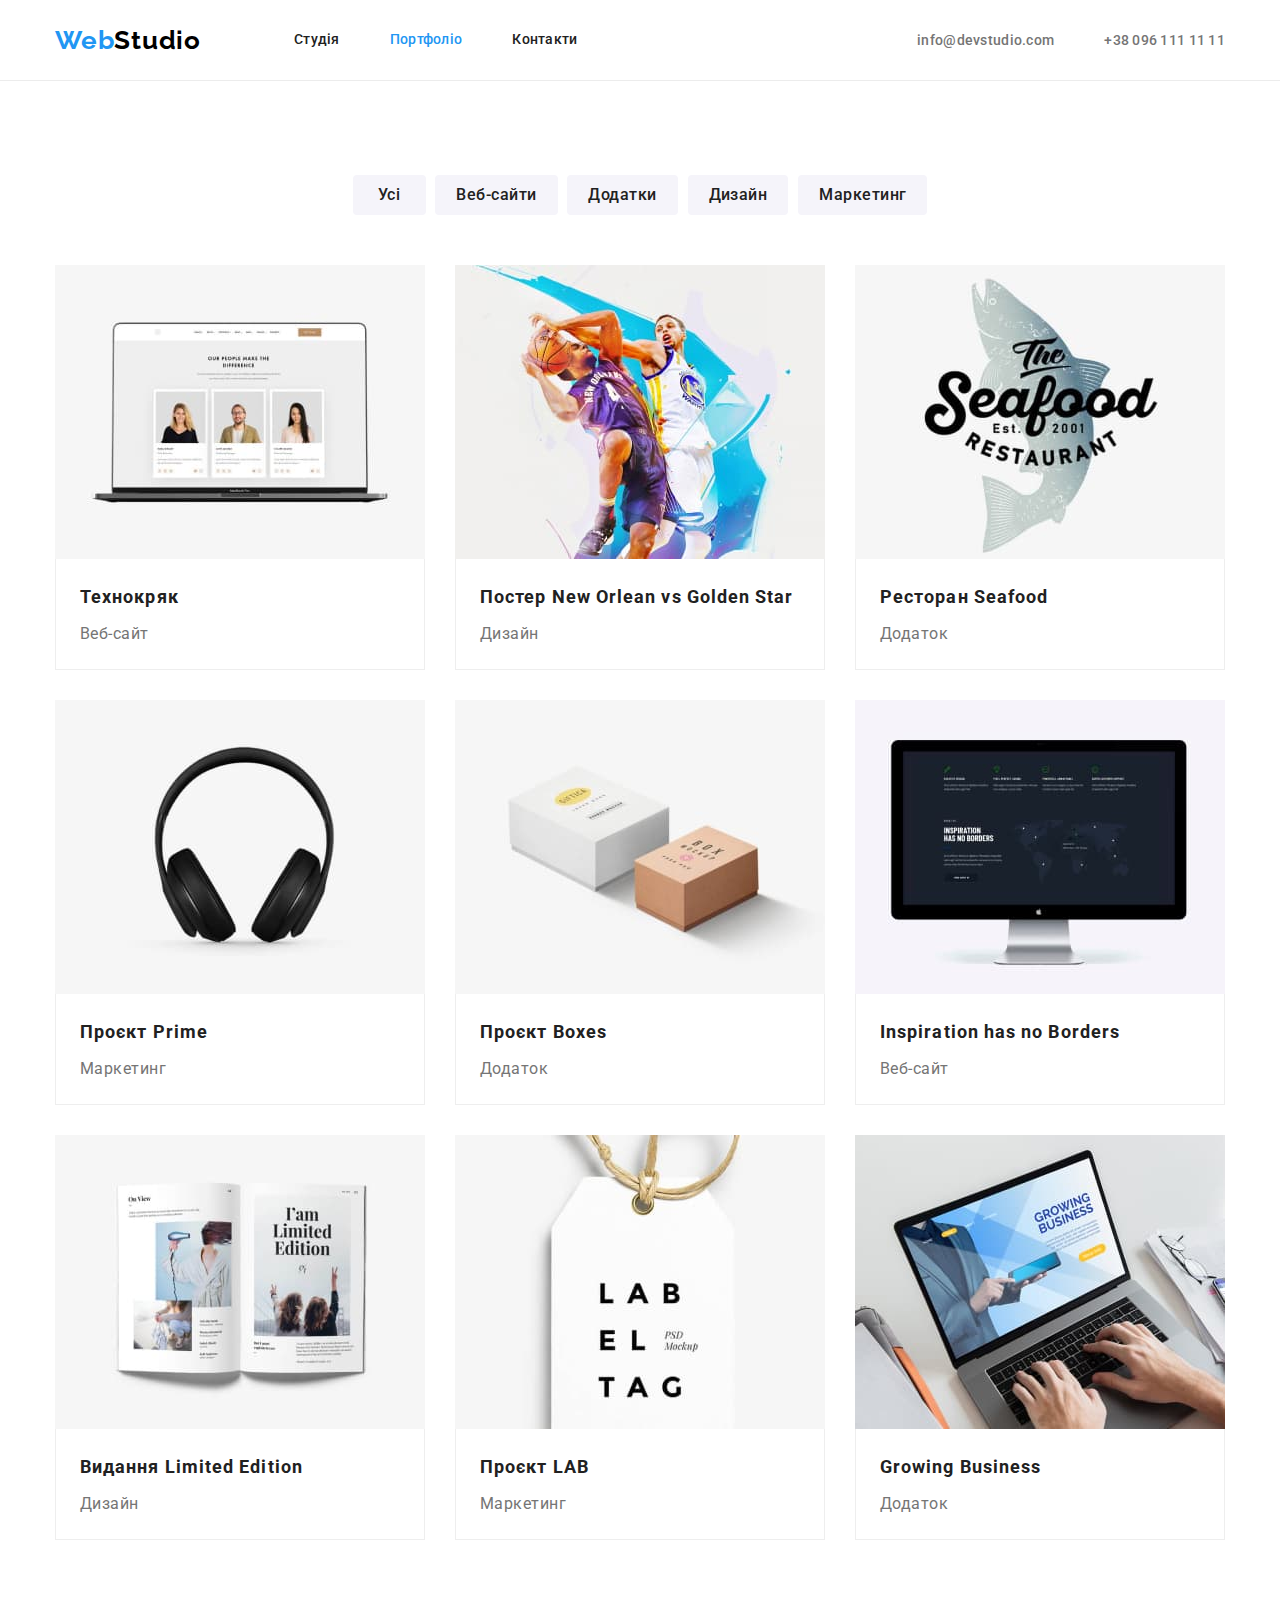
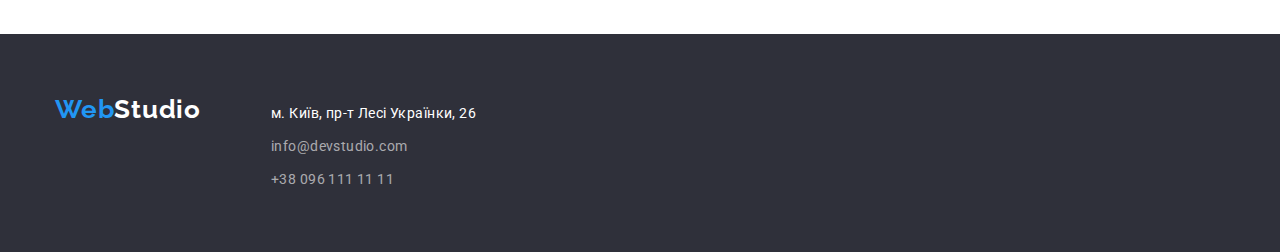
==== portfolio.html @ dd40e61d "add sprite" ====
<!DOCTYPE html>
<html lang="uk">
  <head>
    <meta charset="UTF-8" />
    <meta http-equiv="X-UA-Compatible" content="IE=edge" />
    <meta name="viewport" content="width=device-width, initial-scale=1.0" />
    <title>WebStudio</title>
    <link rel="preconnect" href="https://fonts.googleapis.com" />
    <link rel="preconnect" href="https://fonts.gstatic.com" crossorigin />
    <link href="https://fonts.googleapis.com/css2?family=Raleway:wght@700&family=Roboto:wght@400;500;700;900&display=swap" rel="stylesheet" />
    <link rel="stylesheet" href="./css/modern-normalize.css" />
    <link rel="stylesheet" href="./css/style.css" />
  </head>
  <body>
    <header class="header">
      <!--Навігація -->
      <div class="nav container">
        <a href="./index.html" class="logo link">Web<span class="last-word">Studio</span></a>
        <nav class="nav">
          <ul class="nav-list list">
            <li class="item">
              <a href="./index.html" class="link">Студія</a>
            </li>
            <li class="item">
              <a href="./portfolio.html" class="link current">Портфоліо</a>
            </li>
            <li class="item">
              <a href="" class="link">Контакти</a>
            </li>
          </ul>
        </nav>
        <ul class="contact-list list">
          <li class="item">
            <a href="mailto:info@devstudio.com" class="link">info@devstudio.com</a>
          </li>
          <li class="item">
            <a href="tel:+380961111111" class="link">+38 096 111 11 11</a>
          </li>
        </ul>
      </div>
    </header>
    <main>
      <!--Портфоліо-->
      <section class="section">
        <div class="container">
          <h1 class="visually-hidden">Портфоліо</h1>
          <ul class="list-portfolio list">
            <li class="portfolio-item">
              <button type="button" class="button btn">Усі</button>
            </li>
            <li class="portfolio-item">
              <button type="button" class="button btn">Веб-сайти</button>
            </li>
            <li class="portfolio-item">
              <button type="button" class="button btn">Додатки</button>
            </li>
            <li class="portfolio-item">
              <button type="button" class="button btn">Дизайн</button>
            </li>
            <li class="portfolio-item">
              <button type="button" class="button btn">Маркетинг</button>
            </li>
          </ul>
          <ul class="project-list list">
            <li class="project-list-item">
              <img class="img" src="./images/portfolio/imgproject1.jpg" alt="зображення проекту 1" width="370" height="294" />
              <div class="border">
                <h2 class="project-title">Технокряк</h2>
                <p class="project-text">Веб-сайт</p>
              </div>
            </li>
            <li class="project-list-item">
              <img class="img" src="./images/portfolio/imgproject2.jpg" alt="зображення проекту 2" width="370" height="294" />
              <div class="border">
                <h2 class="project-title">Постер New Orlean vs Golden Star</h2>
                <p class="project-text">Дизайн</p>
              </div>
            </li>
            <li class="project-list-item">
              <img class="img" src="./images/portfolio/imgproject3.jpg" alt="зображення проекту 3" width="370" height="294" />
              <div class="border">
                <h2 class="project-title">Ресторан Seafood</h2>
                <p class="project-text">Додаток</p>
              </div>
            </li>
            <li class="project-list-item">
              <img class="img" src="./images/portfolio/imgproject4.jpg" alt="зображення проекту 4" width="370" height="294" />
              <div class="border">
                <h2 class="project-title">Проєкт Prime</h2>
                <p class="project-text">Маркетинг</p>
              </div>
            </li>
            <li class="project-list-item">
              <img class="img" src="./images/portfolio/imgproject5.jpg" alt="зображення проекту 5" width="370" height="294" />
              <div class="border">
                <h2 class="project-title">Проєкт Boxes</h2>
                <p class="project-text">Додаток</p>
              </div>
            </li>
            <li class="project-list-item">
              <img class="img" src="./images/portfolio/imgproject6.jpg" alt="зображення проекту 6" width="370" height="294" />
              <div class="border">
                <h2 class="project-title">Inspiration has no Borders</h2>
                <p class="project-text">Веб-сайт</p>
              </div>
            </li>
            <li class="project-list-item">
              <img class="img" src="./images/portfolio/imgproject7.jpg" alt="зображення проекту 7" width="370" height="294" />
              <div class="border">
                <h2 class="project-title">Видання Limited Edition</h2>
                <p class="project-text">Дизайн</p>
              </div>
            </li>
            <li class="project-list-item">
              <img class="img" src="./images/portfolio/imgproject8.jpg" alt="зображення проекту 8" width="370" height="294" />
              <div class="border">
                <h2 class="project-title">Проєкт LAB</h2>
                <p class="project-text">Маркетинг</p>
              </div>
            </li>
            <li class="project-list-item">
              <img class="img" src="./images/portfolio/imgproject9.jpg" alt="зображення проекту 9" width="370" height="294" />
              <div class="border">
                <h2 class="project-title">Growing Business</h2>
                <p class="project-text">Додаток</p>
              </div>
            </li>
          </ul>
        </div>
      </section>
    </main>
    <footer class="footer">
      <div class="container">
        <a href="./index.html" class="footer-logo logo link">Web<span class="last-word">Studio</span></a>
        <address>
          <ul class="footer-list list">
            <li class="item">
              <a href="https://goo.gl/maps/ds5fiVd6XjCEJLPA6" class="footer-map-link link" target="_blank" rel="noopener noreferrer nofollow">м. Київ, пр-т Лесі Українки, 26</a>
            </li>
            <li class="item">
              <a href="mailto:info@devstudio.com" class="footer-link link">info@devstudio.com</a>
            </li>
            <li class="item">
              <a href="tel:+380961111111" class="footer-link link">+38 096 111 11 11</a>
            </li>
          </ul>
        </address>
      </div>
    </footer>
  </body>
</html>
---- css/style.css ----
/* GENERAL STYLES */
h1,
h2,
h3,
h4,
h5,
h6,
p {
  margin-top: 0;
  margin-bottom: 0;
}

:root {
  --secondary-text-color: #212121;
  --primary-text-color: #757575;
  --white-color: #ffffff;
  --black-color: #000000;
  --footer-text-color: rgba(255, 255, 255, 0.6);
  --accent-color: #2196f3;
  --hero-footer-background-color: #2f303a;
  --team-button-background-color: #f5f4fa;
  --hero-button-background-color: #188ce8;
}

body {
  font-family: 'Roboto', sans-serif;
  color: var(--primary-text-color);
  background-color: var(--white-color);
}

.link {
  margin: 0;
  text-decoration: none;
}

.list {
  padding: 0;
  margin: 0;
  list-style: none;
}

.img {
  display: block;
}

.visually-hidden {
  position: absolute;
  width: 1px;
  height: 1px;
  margin: -1px;
  border: 0;
  padding: 0;
  white-space: nowrap;
  clip-path: inset(100%);
  clip: rect(0 0 0 0);
  overflow: hidden;
}
.container {
  padding-left: 15px;
  padding-right: 15px;
  margin-right: auto;
  margin-left: auto;
  width: 1200px;
}
.neighbor:nth-child(2n) {
  background-color: var(--team-button-background-color);
}

/* HEADER */

.header {
  border-bottom: 1px solid #ececec;
}

.nav.container {
  display: flex;
  align-items: center;
}

.logo {
  display: block;

  color: var(--accent-color);

  font-family: 'Raleway', sans-serif;
  font-weight: 700;
  font-size: 26px;
  line-height: 1.19;
  letter-spacing: 0.03em;
}

.logo > .last-word {
  color: var(--black-color);
}

.nav-list {
  display: flex;
  margin-left: 93px;
  gap: 50px;
}

.nav-list .link {
  display: block;
  padding-top: 32px;
  padding-bottom: 32px;

  color: var(--secondary-text-color);

  font-weight: 500;
  font-size: 14px;
  line-height: 1.14;
  letter-spacing: 0.02em;
}

.nav-list .link.current {
  color: var(--accent-color);
}

.contact-list {
  display: flex;
  margin-left: auto;
  gap: 50px;
}

.contact-list .link {
  font-weight: 500;
  font-size: 14px;
  line-height: 1.14;
  letter-spacing: 0.02em;
  color: var(--primary-text-color--);
}

.footer-list .link:hover,
.footer-list .link:focus,
.contact-list .link:hover,
.contact-list .link:focus,
.nav-list .link:hover,
.nav-list .link:focus {
  color: var(--accent-color);
}

/* HERO */
.hero-section {
  padding: 200px 0;
  max-width: 1600px;
  min-height: 600px;
  margin-left: auto;
  margin-right: auto;

  background-color: var(--hero-footer-background-color);
  background-image: linear-gradient(to bottom, rgba(47, 48, 58, 0.4), rgba(47, 48, 58, 0.4)), url('../images/hero-bg.jpg');
  background-repeat: no-repeat;
  background-position: center;
  background-size: cover;

  text-align: center;
}
.hero-title {
  max-width: 696px;
  margin: 0 auto 30px;

  color: var(--white-color);

  font-weight: 900;
  font-size: 44px;
  line-height: 1.36;
  text-align: center;
  letter-spacing: 0.06em;
  text-transform: uppercase;
}
.hero-button {
  display: inline-block;
  padding: 10px 32px;
  border-radius: 4px;
  box-shadow: 0px 4px 4px rgba(0, 0, 0, 0.15);
  border: 1px solid transparent;
  text-align: center;
  min-width: 216px;
  height: 50px;

  color: var(--white-color);
  background: var(--accent-color);

  font-family: inherit;
  font-weight: 700;
  font-size: 16px;
  line-height: 1.87;
  letter-spacing: 0.06em;
}
.hero-button:hover,
.hero-button:focus {
  cursor: pointer;
  background-color: var(--hero-button-background-color);
}
/* ADVANTAGE*/
.advantage.container {
  justify-content: space-between;
}

.section {
  padding: 94px 0px;
}
.feature-list {
  display: flex;
  gap: 30px;
}
.feature-list > .item {
  width: 270px;
}
.feature-list .title {
  margin-bottom: 10px;

  color: var(--secondary-text-color);

  font-weight: 700;
  font-size: 14px;
  line-height: 1.14;
  letter-spacing: 0.03em;
  text-transform: uppercase;
}
.feature-list .text {
  font-size: 14px;
  line-height: 1.71;
  letter-spacing: 0.03em;
}
/* ACTIVITY */
.activity.container {
  justify-content: space-between;
}
.activity-list {
  display: flex;
  gap: 30px;
}
.activity-list .img {
  max-width: 100%;
  height: auto;
}
.section.no-padding {
  padding: 0px 0px 94px 0px;
}
.section-title {
  margin-bottom: 50px;

  color: var(--secondary-text-color);

  font-weight: 700;
  font-size: 36px;
  line-height: 1.17;
  text-align: center;
  letter-spacing: 0.03em;
}
/* TEAM */
.team-list {
  display: flex;
  gap: 30px;
  justify-content: space-between;
}
.item-list .title {
  margin-bottom: 10px;

  color: var(--secondary-text-color);

  font-size: 16px;
  font-weight: 500;
}
.team-list > .item {
  box-shadow: 0px 1px 3px rgba(0, 0, 0, 0.12), 0px 1px 1px rgba(0, 0, 0, 0.14), 0px 2px 1px rgba(0, 0, 0, 0.2);
  border-radius: 0px 0px 4px 4px;
  max-width: 270px;

  background-color: var(--white-color);

  font-size: 16px;
  line-height: 1.19;
  text-align: center;
  letter-spacing: 0.03em;
}
.team-list .text {
  margin-bottom: 16px;
}

.team-list .img {
  max-width: 100%;
  height: auto;
}
.item-list {
  padding: 30px 30px;
}
/* Icons */
.socials {
  display: flex;
  justify-content: center;
  gap: 10px;
}
.socials-link {
  display: flex;
  align-items: center;
  justify-content: center;
  width: 44px;
  height: 44px;
  color: #afb1b8;
  background-color: var(--white-color);
  border-radius: 50%;
}
.social-icon {
  fill: currentColor;
}
.socials-link:hover,
.socials-link:focus {
  color: var(--white-color);
  background-color: var(--accent-color);
}

/* Постійні клієнти */
.clients.container {
  outline: 1px solid tomato;
  justify-content: space-between;
}

/* FOOTER */
.footer {
  padding-top: 60px;
  padding-bottom: 60px;

  background: var(--hero-footer-background-color);
}

.footer-logo {
  margin-bottom: 20px;
}

.footer-logo .last-word {
  color: var(--white-color);
}

.footer-link {
  color: var(--footer-text-color);
}

.footer-map-link {
  color: var(--white-color);
}

.footer-list .link {
  display: block;

  font-size: 14px;
  line-height: 1.71;
  letter-spacing: 0.03em;
  font-style: normal;
}
.footer-list > .item:not(:last-child) {
  margin-bottom: 9px;
}
.footer .container {
  display: flex;
  align-items: baseline;
  gap: 70px;
}
.social {
  outline: 1px solid red;
}
.social > .text {
  font-weight: 700;
  font-size: 14px;
  line-height: calc(16 / 14);
  letter-spacing: 0.03em;
  color: var(--white-color);
}

/* PORTFOLIO */
.list-portfolio {
  display: flex;
  text-align: center;
  width: 575px;
  margin-left: auto;
  margin-right: auto;
  margin-bottom: 50px;
  gap: 8px;
  justify-content: space-between;
}
.portfolio-item > .button {
  display: inline-block;
  padding: 6px 20px;
  border: 1px solid transparent;
  border-radius: 4px;
  min-width: 73px;

  color: var(--secondary-text-color);
  background: var(--team-button-background-color);

  font-family: inherit;
  font-weight: 500;
  font-size: 16px;
  line-height: 1.63;
  letter-spacing: 0.03em;
  text-align: center;
}
.btn:hover,
.btn:focus {
  border-radius: 4px;
  box-shadow: 0px 3px 1px rgba(0, 0, 0, 0.1), 0px 1px 2px rgba(0, 0, 0, 0.08), 0px 2px 2px rgba(0, 0, 0, 0.12);
  cursor: pointer;

  color: var(--white-color);
  background: var(--accent-color);
}
.project-list {
  display: flex;
  flex-wrap: wrap;
  gap: 30px;
}
.project-list-item .project-title {
  margin-bottom: 4px;

  color: var(--secondary-text-color);

  font-weight: 700;
  font-size: 18px;
  line-height: 2;
  letter-spacing: 0.06em;
}
.project-list-item .project-text {
  color: var(--primary-text-color);

  font-size: 16px;
  line-height: 1.88;
  letter-spacing: 0.03em;
}
.project-list-item > .img {
  max-width: 100%;
  height: auto;
}
.project-list-item > .border {
  padding: 20px 24px;
  border: 1px solid #eeeeee;
  border-top: none;
}
.project-list-item {
  flex-basis: calc((100% - 60px) / 3);
}
.project-list-item:hover {
  border: 1px solid #eeeeee;
  box-shadow: 0px 1px 1px rgba(0, 0, 0, 0.12), 0px 4px 4px rgba(0, 0, 0, 0.06), 1px 4px 6px rgba(0, 0, 0, 0.16);
}
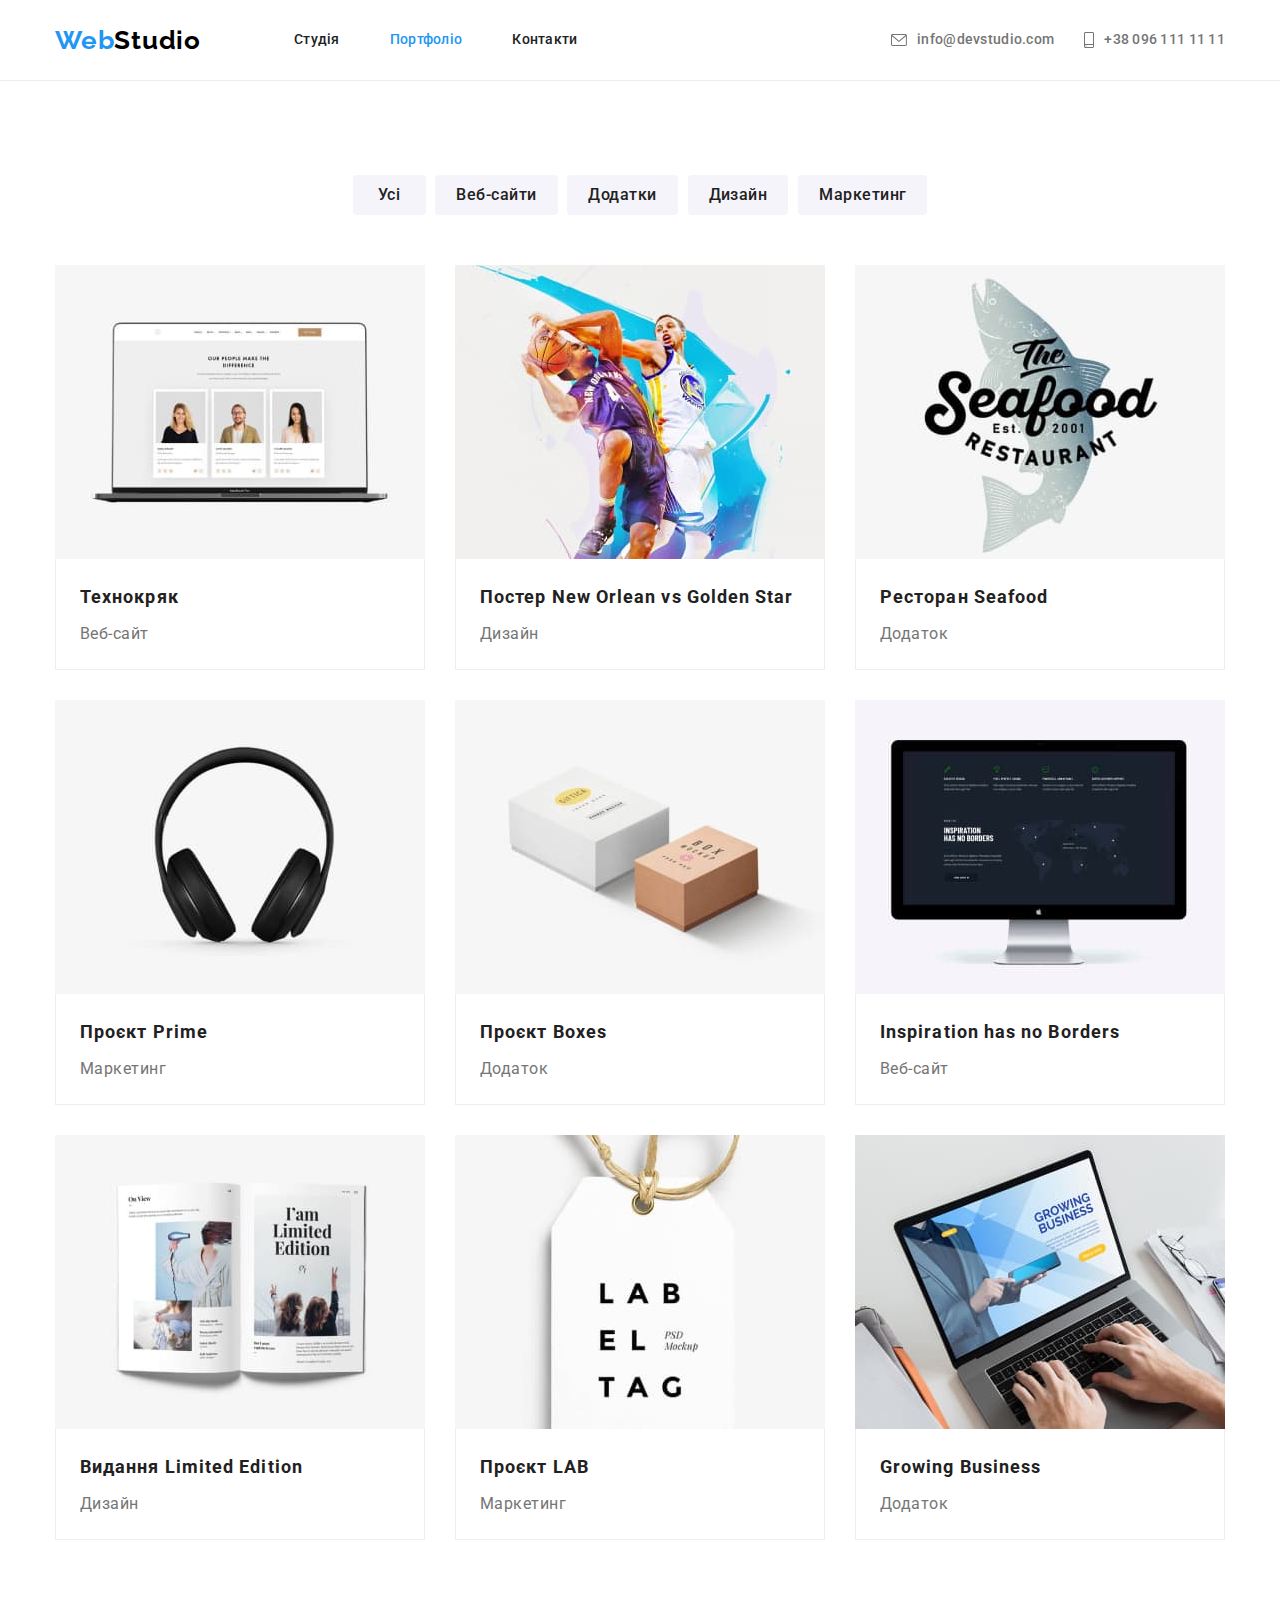
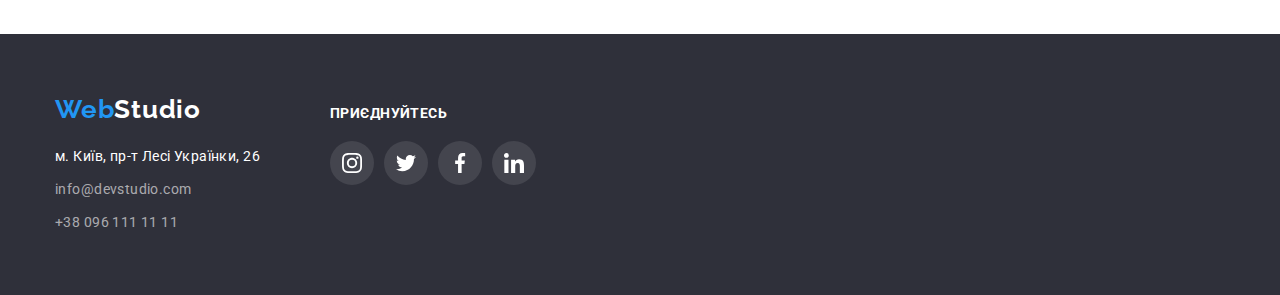
==== commit 4b254f68: "home-work 4" ====
--- a/portfolio.html
+++ b/portfolio.html
@@ -31,10 +31,20 @@
         </nav>
         <ul class="contact-list list">
           <li class="item">
-            <a href="mailto:info@devstudio.com" class="link">info@devstudio.com</a>
+            <a href="mailto:info@devstudio.com" class="link">
+              <svg class="contact-list-icon" width="16" height="12">
+                <use href="./images/sprite.svg#envelope"></use>
+              </svg>
+              <p>info@devstudio.com</p></a
+            >
           </li>
           <li class="item">
-            <a href="tel:+380961111111" class="link">+38 096 111 11 11</a>
+            <a href="tel:+380961111111" class="link">
+              <svg class="contact-list-icon" width="10" height="16">
+                <use href="./images/sprite.svg#smartphone"></use>
+              </svg>
+              <p>+38 096 111 11 11</p></a
+            >
           </li>
         </ul>
       </div>
@@ -63,67 +73,85 @@
           </ul>
           <ul class="project-list list">
             <li class="project-list-item">
-              <img class="img" src="./images/portfolio/imgproject1.jpg" alt="зображення проекту 1" width="370" height="294" />
-              <div class="border">
-                <h2 class="project-title">Технокряк</h2>
-                <p class="project-text">Веб-сайт</p>
-              </div>
-            </li>
-            <li class="project-list-item">
-              <img class="img" src="./images/portfolio/imgproject2.jpg" alt="зображення проекту 2" width="370" height="294" />
-              <div class="border">
-                <h2 class="project-title">Постер New Orlean vs Golden Star</h2>
-                <p class="project-text">Дизайн</p>
-              </div>
-            </li>
-            <li class="project-list-item">
-              <img class="img" src="./images/portfolio/imgproject3.jpg" alt="зображення проекту 3" width="370" height="294" />
-              <div class="border">
-                <h2 class="project-title">Ресторан Seafood</h2>
-                <p class="project-text">Додаток</p>
-              </div>
-            </li>
-            <li class="project-list-item">
-              <img class="img" src="./images/portfolio/imgproject4.jpg" alt="зображення проекту 4" width="370" height="294" />
-              <div class="border">
-                <h2 class="project-title">Проєкт Prime</h2>
-                <p class="project-text">Маркетинг</p>
-              </div>
-            </li>
-            <li class="project-list-item">
-              <img class="img" src="./images/portfolio/imgproject5.jpg" alt="зображення проекту 5" width="370" height="294" />
-              <div class="border">
-                <h2 class="project-title">Проєкт Boxes</h2>
-                <p class="project-text">Додаток</p>
-              </div>
-            </li>
-            <li class="project-list-item">
-              <img class="img" src="./images/portfolio/imgproject6.jpg" alt="зображення проекту 6" width="370" height="294" />
-              <div class="border">
-                <h2 class="project-title">Inspiration has no Borders</h2>
-                <p class="project-text">Веб-сайт</p>
-              </div>
-            </li>
-            <li class="project-list-item">
-              <img class="img" src="./images/portfolio/imgproject7.jpg" alt="зображення проекту 7" width="370" height="294" />
-              <div class="border">
-                <h2 class="project-title">Видання Limited Edition</h2>
-                <p class="project-text">Дизайн</p>
-              </div>
-            </li>
-            <li class="project-list-item">
-              <img class="img" src="./images/portfolio/imgproject8.jpg" alt="зображення проекту 8" width="370" height="294" />
-              <div class="border">
-                <h2 class="project-title">Проєкт LAB</h2>
-                <p class="project-text">Маркетинг</p>
-              </div>
-            </li>
-            <li class="project-list-item">
-              <img class="img" src="./images/portfolio/imgproject9.jpg" alt="зображення проекту 9" width="370" height="294" />
-              <div class="border">
-                <h2 class="project-title">Growing Business</h2>
-                <p class="project-text">Додаток</p>
-              </div>
+              <a href="" class="project-list-link">
+                <img class="img" src="./images/portfolio/imgproject1.jpg" alt="зображення проекту 1" width="370" height="294" />
+                <div class="border">
+                  <h2 class="project-title">Технокряк</h2>
+                  <p class="project-text">Веб-сайт</p>
+                </div>
+              </a>
+            </li>
+            <li class="project-list-item">
+              <a href="" class="project-list-link">
+                <img class="img" src="./images/portfolio/imgproject2.jpg" alt="зображення проекту 2" width="370" height="294" />
+                <div class="border">
+                  <h2 class="project-title">Постер New Orlean vs Golden Star</h2>
+                  <p class="project-text">Дизайн</p>
+                </div>
+              </a>
+            </li>
+            <li class="project-list-item">
+              <a href="" class="project-list-link">
+                <img class="img" src="./images/portfolio/imgproject3.jpg" alt="зображення проекту 3" width="370" height="294" />
+                <div class="border">
+                  <h2 class="project-title">Ресторан Seafood</h2>
+                  <p class="project-text">Додаток</p>
+                </div>
+              </a>
+            </li>
+            <li class="project-list-item">
+              <a href="" class="project-list-link">
+                <img class="img" src="./images/portfolio/imgproject4.jpg" alt="зображення проекту 4" width="370" height="294" />
+                <div class="border">
+                  <h2 class="project-title">Проєкт Prime</h2>
+                  <p class="project-text">Маркетинг</p>
+                </div>
+              </a>
+            </li>
+            <li class="project-list-item">
+              <a href="" class="project-list-link">
+                <img class="img" src="./images/portfolio/imgproject5.jpg" alt="зображення проекту 5" width="370" height="294" />
+                <div class="border">
+                  <h2 class="project-title">Проєкт Boxes</h2>
+                  <p class="project-text">Додаток</p>
+                </div>
+              </a>
+            </li>
+            <li class="project-list-item">
+              <a href="" class="project-list-link">
+                <img class="img" src="./images/portfolio/imgproject6.jpg" alt="зображення проекту 6" width="370" height="294" />
+                <div class="border">
+                  <h2 class="project-title">Inspiration has no Borders</h2>
+                  <p class="project-text">Веб-сайт</p>
+                </div>
+              </a>
+            </li>
+            <li class="project-list-item">
+              <a href="" class="project-list-link">
+                <img class="img" src="./images/portfolio/imgproject7.jpg" alt="зображення проекту 7" width="370" height="294" />
+                <div class="border">
+                  <h2 class="project-title">Видання Limited Edition</h2>
+                  <p class="project-text">Дизайн</p>
+                </div>
+              </a>
+            </li>
+            <li class="project-list-item">
+              <a href="" class="project-list-link">
+                <img class="img" src="./images/portfolio/imgproject8.jpg" alt="зображення проекту 8" width="370" height="294" />
+                <div class="border">
+                  <h2 class="project-title">Проєкт LAB</h2>
+                  <p class="project-text">Маркетинг</p>
+                </div>
+              </a>
+            </li>
+            <li class="project-list-item">
+              <a href="" class="project-list-link">
+                <img class="img" src="./images/portfolio/imgproject9.jpg" alt="зображення проекту 9" width="370" height="294" />
+                <div class="border">
+                  <h2 class="project-title">Growing Business</h2>
+                  <p class="project-text">Додаток</p>
+                </div>
+              </a>
             </li>
           </ul>
         </div>
@@ -131,20 +159,55 @@
     </main>
     <footer class="footer">
       <div class="container">
-        <a href="./index.html" class="footer-logo logo link">Web<span class="last-word">Studio</span></a>
-        <address>
-          <ul class="footer-list list">
-            <li class="item">
-              <a href="https://goo.gl/maps/ds5fiVd6XjCEJLPA6" class="footer-map-link link" target="_blank" rel="noopener noreferrer nofollow">м. Київ, пр-т Лесі Українки, 26</a>
-            </li>
-            <li class="item">
-              <a href="mailto:info@devstudio.com" class="footer-link link">info@devstudio.com</a>
-            </li>
-            <li class="item">
-              <a href="tel:+380961111111" class="footer-link link">+38 096 111 11 11</a>
-            </li>
-          </ul>
-        </address>
+        <div>
+          <a href="./index.html" class="footer-logo logo link">Web<span class="last-word">Studio</span></a>
+          <address>
+            <ul class="footer-list list">
+              <li class="item">
+                <a href="https://goo.gl/maps/ds5fiVd6XjCEJLPA6" class="footer-map-link link" target="_blank" rel="noopener noreferrer nofollow">м. Київ, пр-т Лесі Українки, 26</a>
+              </li>
+              <li class="item">
+                <a href="mailto:info@devstudio.com" class="footer-link link">info@devstudio.com</a>
+              </li>
+              <li class="item">
+                <a href="tel:+380961111111" class="footer-link link">+38 096 111 11 11</a>
+              </li>
+            </ul>
+          </address>
+        </div>
+        <div class="footer-social">
+          <p class="text"><strong>ПРИЄДНУЙТЕСЬ</strong></p>
+          <ul class="socials-list list">
+            <li class="social-item">
+              <a href="https://www.instagram.com" class="footer-socials-link link" target="_blank" rel="nofollow noopener noreferrer" aria-label="Instagram icon">
+                <svg class="social-icon" width="20" height="20">
+                  <use href="./images/sprite.svg#instagram"></use>
+                </svg>
+              </a>
+            </li>
+            <li class="social-item">
+              <a href="https://twitter.com" class="footer-socials-link link" target="_blank" rel="nofollow noopener noreferrer" aria-label="Twitter icon">
+                <svg class="social-icon" width="20" height="20">
+                  <use href="./images/sprite.svg#twitter"></use>
+                </svg>
+              </a>
+            </li>
+            <li class="social-item">
+              <a href="https://www.facebook.com" class="footer-socials-link link" target="_blank" rel="nofollow noopener noreferrer" aria-label="Facebook icon">
+                <svg class="social-icon" width="20" height="20">
+                  <use href="./images/sprite.svg#facebook"></use>
+                </svg>
+              </a>
+            </li>
+            <li class="social-item">
+              <a href="https://pl.linkedin.com" class="footer-socials-link link" target="_blank" rel="nofollow noopener noreferrer" aria-label="Linkedin icon">
+                <svg class="social-icon" width="20" height="20">
+                  <use href="./images/sprite.svg#linkedin"></use>
+                </svg>
+              </a>
+            </li>
+          </ul>
+        </div>
       </div>
     </footer>
   </body>
--- a/css/style.css
+++ b/css/style.css
@@ -1,4 +1,4 @@
-/* GENERAL STYLES */
+/* ГОЛОВНІ СТИЛІ */
 h1,
 h2,
 h3,
@@ -9,8 +9,13 @@
   margin-top: 0;
   margin-bottom: 0;
 }
-
+a {
+  margin: 0;
+  text-decoration: none;
+}
 :root {
+  --portfolio-border-color: #eeeeee;
+  --link-color: #afb1b8;
   --secondary-text-color: #212121;
   --primary-text-color: #757575;
   --white-color: #ffffff;
@@ -26,11 +31,6 @@
   font-family: 'Roboto', sans-serif;
   color: var(--primary-text-color);
   background-color: var(--white-color);
-}
-
-.link {
-  margin: 0;
-  text-decoration: none;
 }
 
 .list {
@@ -66,7 +66,7 @@
   background-color: var(--team-button-background-color);
 }
 
-/* HEADER */
+/* ХЕДЕР */
 
 .header {
   border-bottom: 1px solid #ececec;
@@ -119,15 +119,27 @@
 .contact-list {
   display: flex;
   margin-left: auto;
-  gap: 50px;
-}
-
+  gap: 30px;
+}
 .contact-list .link {
+  display: flex;
+  align-items: center;
+
+  color: var(--primary-text-color);
+}
+.contact-list-icon {
+  margin-right: 10px;
+
+  fill: currentColor;
+}
+
+.contact-list .link {
+  color: var(--primary-text-color--);
+
   font-weight: 500;
   font-size: 14px;
   line-height: 1.14;
   letter-spacing: 0.02em;
-  color: var(--primary-text-color--);
 }
 
 .footer-list .link:hover,
@@ -139,7 +151,7 @@
   color: var(--accent-color);
 }
 
-/* HERO */
+/* ГЕРОЙ */
 .hero-section {
   padding: 200px 0;
   max-width: 1600px;
@@ -192,7 +204,7 @@
   cursor: pointer;
   background-color: var(--hero-button-background-color);
 }
-/* ADVANTAGE*/
+/* ПЕРЕВАГИ*/
 .advantage.container {
   justify-content: space-between;
 }
@@ -223,7 +235,17 @@
   line-height: 1.71;
   letter-spacing: 0.03em;
 }
-/* ACTIVITY */
+.feature-list-theme {
+  display: flex;
+  align-items: center;
+  justify-content: center;
+  margin-bottom: 30px;
+  height: 120px;
+  width: 270px;
+
+  background-color: var(--team-button-background-color);
+}
+/* ЧИМ МИ ЗАЙМАЄМОСЯ */
 .activity.container {
   justify-content: space-between;
 }
@@ -249,7 +271,7 @@
   text-align: center;
   letter-spacing: 0.03em;
 }
-/* TEAM */
+/* КОМАНДА */
 .team-list {
   display: flex;
   gap: 30px;
@@ -286,41 +308,63 @@
 .item-list {
   padding: 30px 30px;
 }
-/* Icons */
-.socials {
+.socials-list {
   display: flex;
   justify-content: center;
+  flex-wrap: wrap;
+  align-items: center;
   gap: 10px;
 }
-.socials-link {
+.team-socials-link {
   display: flex;
   align-items: center;
   justify-content: center;
   width: 44px;
   height: 44px;
-  color: #afb1b8;
+  border-radius: 50%;
+
+  color: var(--link-color);
   background-color: var(--white-color);
-  border-radius: 50%;
 }
 .social-icon {
   fill: currentColor;
 }
-.socials-link:hover,
-.socials-link:focus {
+.team-socials-link:hover,
+.team-socials-link:focus {
   color: var(--white-color);
   background-color: var(--accent-color);
 }
 
 /* Постійні клієнти */
-.clients.container {
-  outline: 1px solid tomato;
-  justify-content: space-between;
-}
-
-/* FOOTER */
+.clients-list {
+  display: flex;
+  align-items: center;
+  justify-content: center;
+  gap: 30px;
+}
+.clients-link {
+  display: flex;
+  align-items: center;
+  justify-content: center;
+  width: 170px;
+  height: 92px;
+
+  color: var(--link-color);
+  border: 1px solid var(--link-color);
+  border-radius: 4px;
+}
+.clients-icon {
+  fill: currentColor;
+}
+.clients-link:hover,
+.clients-link:focus {
+  color: var(--accent-color);
+  border-color: var(--accent-color);
+}
+
+/* ФУТЕР */
 .footer {
-  padding-top: 60px;
-  padding-bottom: 60px;
+  padding: 60px 0;
 
   background: var(--hero-footer-background-color);
 }
@@ -357,18 +401,32 @@
   align-items: baseline;
   gap: 70px;
 }
-.social {
-  outline: 1px solid red;
-}
-.social > .text {
-  font-weight: 700;
+.footer-social > .text {
+  margin-bottom: 20px;
+
+  color: var(--white-color);
+
   font-size: 14px;
   line-height: calc(16 / 14);
   letter-spacing: 0.03em;
-  color: var(--white-color);
-}
-
-/* PORTFOLIO */
+}
+.footer-socials-link {
+  display: flex;
+  align-items: center;
+  justify-content: center;
+  width: 44px;
+  height: 44px;
+
+  color: var(--white-color);
+  background-color: rgba(255, 255, 255, 0.1);
+  border-radius: 50%;
+}
+.footer-socials-link:hover,
+.footer-socials-link:focus {
+  background-color: var(--accent-color);
+}
+
+/* ПОРТФОЛІО */
 .list-portfolio {
   display: flex;
   text-align: center;
@@ -427,19 +485,23 @@
   line-height: 1.88;
   letter-spacing: 0.03em;
 }
-.project-list-item > .img {
+.project-list-item .img {
   max-width: 100%;
   height: auto;
 }
-.project-list-item > .border {
+.project-list-item .border {
   padding: 20px 24px;
-  border: 1px solid #eeeeee;
+  border: 1px solid var(--portfolio-border-color);
   border-top: none;
 }
 .project-list-item {
   flex-basis: calc((100% - 60px) / 3);
 }
-.project-list-item:hover {
-  border: 1px solid #eeeeee;
+.project-list-link {
+  display: block;
+}
+.project-list-link:hover,
+.project-list-link:focus {
+  border: 1px solid var(--portfolio-border-color);
   box-shadow: 0px 1px 1px rgba(0, 0, 0, 0.12), 0px 4px 4px rgba(0, 0, 0, 0.06), 1px 4px 6px rgba(0, 0, 0, 0.16);
 }
